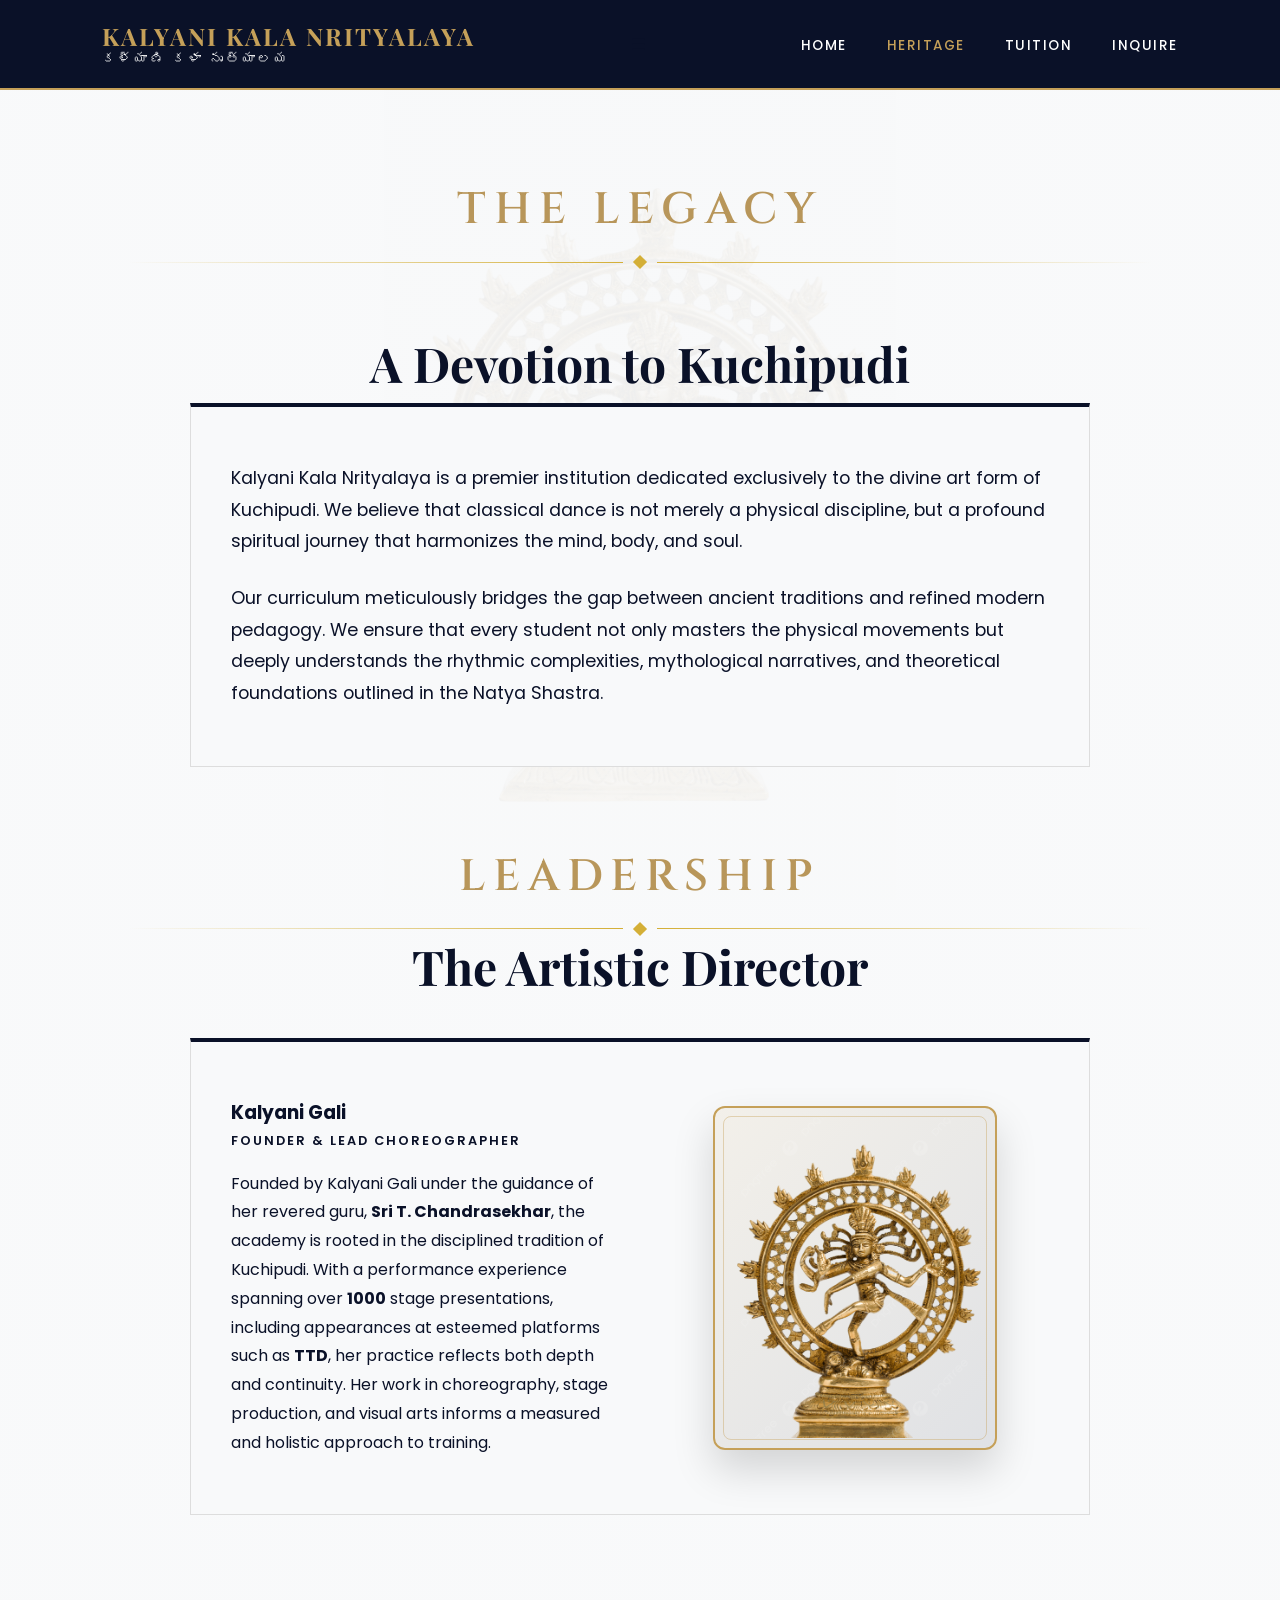
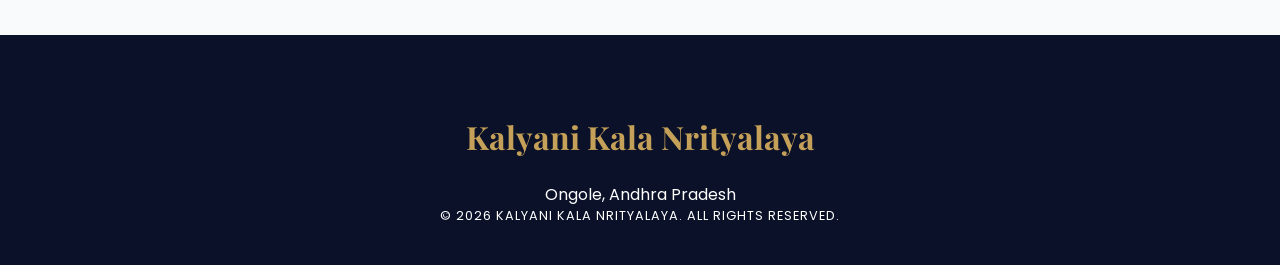
==== about.html @ fb4f5d73 "Add files via upload" ====
<!DOCTYPE html>
<html lang="en">
<head>
    <meta charset="UTF-8">
    <meta name="viewport" content="width=device-width, initial-scale=1.0">
    <title>Our Heritage | Kalyani Kala Nrityalaya</title>
    <link rel="stylesheet" href="style.css">
    <link href="https://fonts.googleapis.com/css2?family=Inter:wght@300;400;500;600&family=Playfair+Display:wght@400;500;600;700&display=swap" rel="stylesheet">
    <link href="https://fonts.googleapis.com/css2?family=Cinzel:wght@500;600&display=swap" rel="stylesheet">
</head>
<body>

    <nav class="navbar scrolled"> <div class="nav-brand">
            <span class="brand-en">Kalyani Kala Nrityalaya</span>
            <span class="brand-te">కళ్యాణి కళా నృత్యాలయ</span>
        </div>
        <div class="mobile-menu-btn">☰</div>
        <ul class="nav-links">
            <li><a href="index.html">Home</a></li>
            <li><a href="about.html" class="active">Heritage</a></li>
            <li><a href="pricing.html">Tuition</a></li>
            <li><a href="contact.html">Inquire</a></li>
        </ul>
    </nav>

    <section class="section-padding" style="padding-top: 180px;">
       <span class="section-subtitle gsap-reveal" style="font-family:'Cinzel',serif; font-size:44px; letter-spacing:8px; text-align:center; display:block; color:#b8965a; font-weight:600;">THE LEGACY<span style="display:flex; align-items:center; justify-content:center; margin-top:18px;"><span style="flex:1; height:1px; background:linear-gradient(to right,transparent,#d4af37);"></span><span style="margin:0 12px; width:10px; height:10px; background:#d4af37; transform:rotate(45deg); display:inline-block;"></span><span style="flex:1; height:1px; background:linear-gradient(to left,transparent,#d4af37);"></span></span></span>
        <h2 class="section-title gsap-reveal">A Devotion to Kuchipudi</h2>
        
        <div class="premium-card gsap-reveal" style="max-width: 900px; margin: 0 auto 80px; text-align: left;">
            <p style="margin-bottom: 25px; font-size: 1.1rem; color: var(--text-dark); line-height: 1.8;">
                Kalyani Kala Nrityalaya is a premier institution dedicated exclusively to the divine art form of Kuchipudi. We believe that classical dance is not merely a physical discipline, but a profound spiritual journey that harmonizes the mind, body, and soul.
            </p>
            <p style="font-size: 1.1rem; color: var(--text-dark); line-height: 1.8;">
                Our curriculum meticulously bridges the gap between ancient traditions and refined modern pedagogy. We ensure that every student not only masters the physical movements but deeply understands the rhythmic complexities, mythological narratives, and theoretical foundations outlined in the Natya Shastra.
            </p>
        </div>

       <h2 style="font-family:'Cinzel',serif; font-size:44px; letter-spacing:8px; text-align:center; color:#b8965a; font-weight:600;">LEADERSHIP<span style="display:flex; align-items:center; justify-content:center; margin-top:18px;"><span style="flex:1; height:1px; background:linear-gradient(to right,transparent,#d4af37);"></span><span style="margin:0 12px; width:10px; height:10px; background:#d4af37; transform:rotate(45deg); display:inline-block;"></span><span style="flex:1; height:1px; background:linear-gradient(to left,transparent,#d4af37);"></span></span></h2>
        <h2 class="section-title gsap-reveal" style="margin-bottom: 40px;">The Artistic Director</h2>
        
        <div class="premium-card gsap-reveal" style="max-width: 900px; margin: 0 auto; display: flex; flex-wrap: wrap; gap: 40px; text-align: left; align-items: center;">
            <div style="flex: 1; min-width: 300px;">
                <h3 style="margin-bottom: 5px;">Kalyani Gali</h3>
                <p style="color: var(--gold); text-transform: uppercase; letter-spacing: 2px; font-size: 0.8rem; font-weight: 600; margin-bottom: 20px;">Founder & Lead Choreographer</p>
                <p style="line-height: 1.8;">
                   Founded by Kalyani Gali under the guidance of her revered guru, <b>Sri T. Chandrasekhar</b>, the academy is rooted in the disciplined tradition of Kuchipudi. With a performance experience spanning over <b>1000</b> stage presentations, including appearances at esteemed platforms such as <b>TTD</b>, her practice reflects both depth and continuity. Her work in choreography, stage production, and visual arts informs a measured and holistic approach to training.
                </p>
            </div>
            <div style="flex: 1; min-width: 300px; display: flex; justify-content: center;">

    <div style="
        position: relative;
        padding: 10px;
        border: 2px solid #C5A059;
        border-radius: 12px;
        box-shadow: 0 20px 40px rgba(0,0,0,0.15);
        background: linear-gradient(135deg, rgba(197,160,89,0.1), rgba(10,17,40,0.1));
    ">
        
        <img src="nata1.png" style="
            width: 260px;
            height: 320px;
            object-fit: cover;
            border-radius: 8px;
            display: block;
        ">

        <!-- Decorative inner border -->
        <div style="
            position: absolute;
            top: 8px;
            left: 8px;
            right: 8px;
            bottom: 8px;
            border: 1px solid rgba(197,160,89,0.4);
            border-radius: 8px;
            pointer-events: none;
        "></div>

    </div>

</div>
        </div>
    </section>

    <footer>
        <div class="footer-brand">
            <h2>Kalyani Kala Nrityalaya</h2>
            <p>Ongole, Andhra Pradesh</p>
        </div>
        <p style="font-size: 0.8rem; letter-spacing: 1px;">&copy; 2026 KALYANI KALA NRITYALAYA. ALL RIGHTS RESERVED.</p>
    </footer>

    <script src="https://cdnjs.cloudflare.com/ajax/libs/gsap/3.12.2/gsap.min.js"></script>
    <script src="script.js"></script>
</body>
</html>
---- style.css ----
@import url('https://fonts.googleapis.com/css2?family=Playfair+Display:wght@500;600;700&family=Poppins:wght@300;400;500;600&display=swap');

:root {
    /* Royal Institutional Palette */
    --navy-primary: #0A1128;   /* Deep Midnight Navy */
    --navy-secondary: #001F3F; /* Rich Royal Navy */
    --gold-accent: #C5A059;    /* Refined Antique Gold */
    --white-pure: #FFFFFF;
    --white-off: #F8F9FA;      /* Subtle grey for contrast sections */
    --border-light: rgba(255, 255, 255, 0.1);
    
    --transition: all 0.4s cubic-bezier(0.165, 0.84, 0.44, 1);
}

* {
    margin: 0;
    padding: 0;
    box-sizing: border-box;
}

body {
    font-family: 'Poppins', sans-serif;
    background-color: var(--white-pure);

    background-image: 
        linear-gradient(
            rgba(10, 17, 40, 0.05),   /* very light navy tint */
            rgba(197, 160, 89, 0.05)  /* very light gold tint */
        ),
        url('nata1.png');

    background-attachment: fixed;
    background-position: center;
    background-repeat: no-repeat;
    background-size: 40%;

    color: var(--navy-primary);
}/* --- THE HEADER: Fixed & Bounded --- */
.navbar {
    position: fixed;
    top: 0;
    width: 100%;
    height: 90px;
    background-color: var(--navy-primary); /* Solid color prevents overlap visual noise */
    display: flex;
    justify-content: space-between;
    align-items: center;
    padding: 0 8%;
    z-index: 10000;
    border-bottom: 2px solid var(--gold-accent);
}

.nav-brand {
    display: flex;
    flex-direction: column;
}

.brand-en {
    font-family: 'Playfair Display', serif;
    font-size: 1.5rem;
    font-weight: 700;
    color: var(--gold-accent);
    text-transform: uppercase;
    letter-spacing: 2px;
}

.brand-te {
    font-size: 0.8rem;
    color: var(--white-pure);
    letter-spacing: 3px;
    margin-top: -2px;
}

.nav-links {
    display: flex;
    gap: 2.5rem;
    list-style: none;
}

.nav-links a {
    text-decoration: none;
    font-size: 0.85rem;
    font-weight: 500;
    color: var(--white-pure);
    text-transform: uppercase;
    letter-spacing: 1.5px;
    transition: var(--transition);
}

.nav-links a:hover, .nav-links a.active {
    color: var(--gold-accent);
}

/* --- THE HERO: Bounded Container --- */
.hero {
    height: 85vh;
    /* The 'center/cover' part at the end handles the "crop to fit" logic */
    background: linear-gradient(rgba(10, 17, 40, 0.85), rgba(0, 31, 63, 0.9)), 
                url('') no-repeat center center / cover;
    display: flex;
    align-items: center;
    justify-content: center;
    text-align: center;
    margin-top: 90px; 
    color: var(--white-pure);
    padding: 0 10%;
    background-size: contain;
    box-shadow: inset 0 0 100px rgba(197, 160, 89, 0.2);
}
.hero h1 {
    font-family: 'Playfair Display', serif;
    font-size: 4.5rem;
    margin-bottom: 1rem;
    line-height: 1.2;
}

.tagline {
    font-size: 1.1rem;
    letter-spacing: 6px;
    text-transform: uppercase;
    color: var(--gold-accent);
    margin-bottom: 3rem;
    font-weight: 300;
}

/* --- CONTENT SECTIONS --- */
.section-padding {
    padding: 120px 10%;
    background: linear-gradient(
        rgba(248, 249, 250, 0.95),
        rgba(248, 249, 250, 0.95)
    );
}
.section-title {
    font-family: 'Playfair Display', serif;
    font-size: 3rem;
    text-align: center;
    margin-bottom: 0.5rem;
    color: var(--navy-primary);
}

.section-subtitle {
    display: block;
    text-align: center;
    font-size: 0.9rem;
    letter-spacing: 4px;
    text-transform: uppercase;
    color: var(--gold-accent);
    margin-bottom: 4rem;
}

/* --- THE GRID: Clean & Professional --- */
.grid-container {
    display: grid;
    grid-template-columns: repeat(auto-fit, minmax(300px, 1fr));
    gap: 2.5rem;
}

/* Academic Card Style */
.card, .premium-card {
    background: var(--white-off);
    padding: 3.5rem 2.5rem;
    border-top: 4px solid var(--navy-primary); /* Thick top border signifies authority */
    transition: var(--transition);
    border-left: 1px solid #ddd;
    border-right: 1px solid #ddd;
    border-bottom: 1px solid #ddd;
}

.card:hover {
    transform: translateY(-10px);
    border-top-color: var(--gold-accent);
    box-shadow: 0 20px 40px rgba(0,0,0,0.1);
}

.card h3 {
    font-family: 'Playfair Display', serif;
    font-size: 2rem;
    margin-bottom: 1.5rem;
    color: var(--navy-primary);
}

.card p {
    font-size: 0.95rem;
    color: #444;
}

/* --- PRICING SECTION --- */
.pricing-section-title {
    font-family: 'Playfair Display', serif;
    font-size: 2.2rem;
    margin: 60px 0 30px;
    color: var(--navy-primary);
    text-align: center;
}

.price {
    font-family: 'Playfair Display', serif;
    font-size: 3.5rem;
    color: var(--navy-primary);
    margin: 1.5rem 0;
}

.price span {
    font-family: 'Poppins', sans-serif;
    font-size: 0.8rem;
    color: var(--gold-accent);
    letter-spacing: 2px;
}

/* --- BUTTONS --- */
.btn {
    display: inline-block;
    padding: 16px 45px;
    font-size: 0.85rem;
    font-weight: 600;
    text-transform: uppercase;
    letter-spacing: 2px;
    background: var(--navy-primary);
    color: var(--white-pure);
    text-decoration: none;
    border: none;
    cursor: pointer;
    transition: var(--transition);
}

.btn:hover {
    background: var(--gold-accent);
    color: var(--navy-primary);
}

.btn-gold {
    background: var(--gold-accent);
    color: var(--navy-primary);
}

/* --- FOOTER --- */
footer {
    background: var(--navy-primary);
    color: var(--white-pure);
    padding: 80px 10% 40px;
    text-align: center;
}

.footer-brand h2 {
    font-family: 'Playfair Display', serif;
    font-size: 2rem;
    color: var(--gold-accent);
    margin-bottom: 1.5rem;
}

.lang-btn {
    background: none;
    border: 1px solid var(--border-light);
    color: var(--white-pure);
    padding: 8px 20px;
    font-size: 0.75rem;
    text-transform: uppercase;
    cursor: pointer;
    margin: 0 10px;
}

.lang-btn.active {
    background: var(--gold-accent);
    color: var(--navy-primary);
    border-color: var(--gold-accent);
}

@media (max-width: 768px) {
    .hero h1 { font-size: 2.8rem; }
    .nav-links { display: none; }
    .navbar { height: 80px; padding: 0 5%; }
}
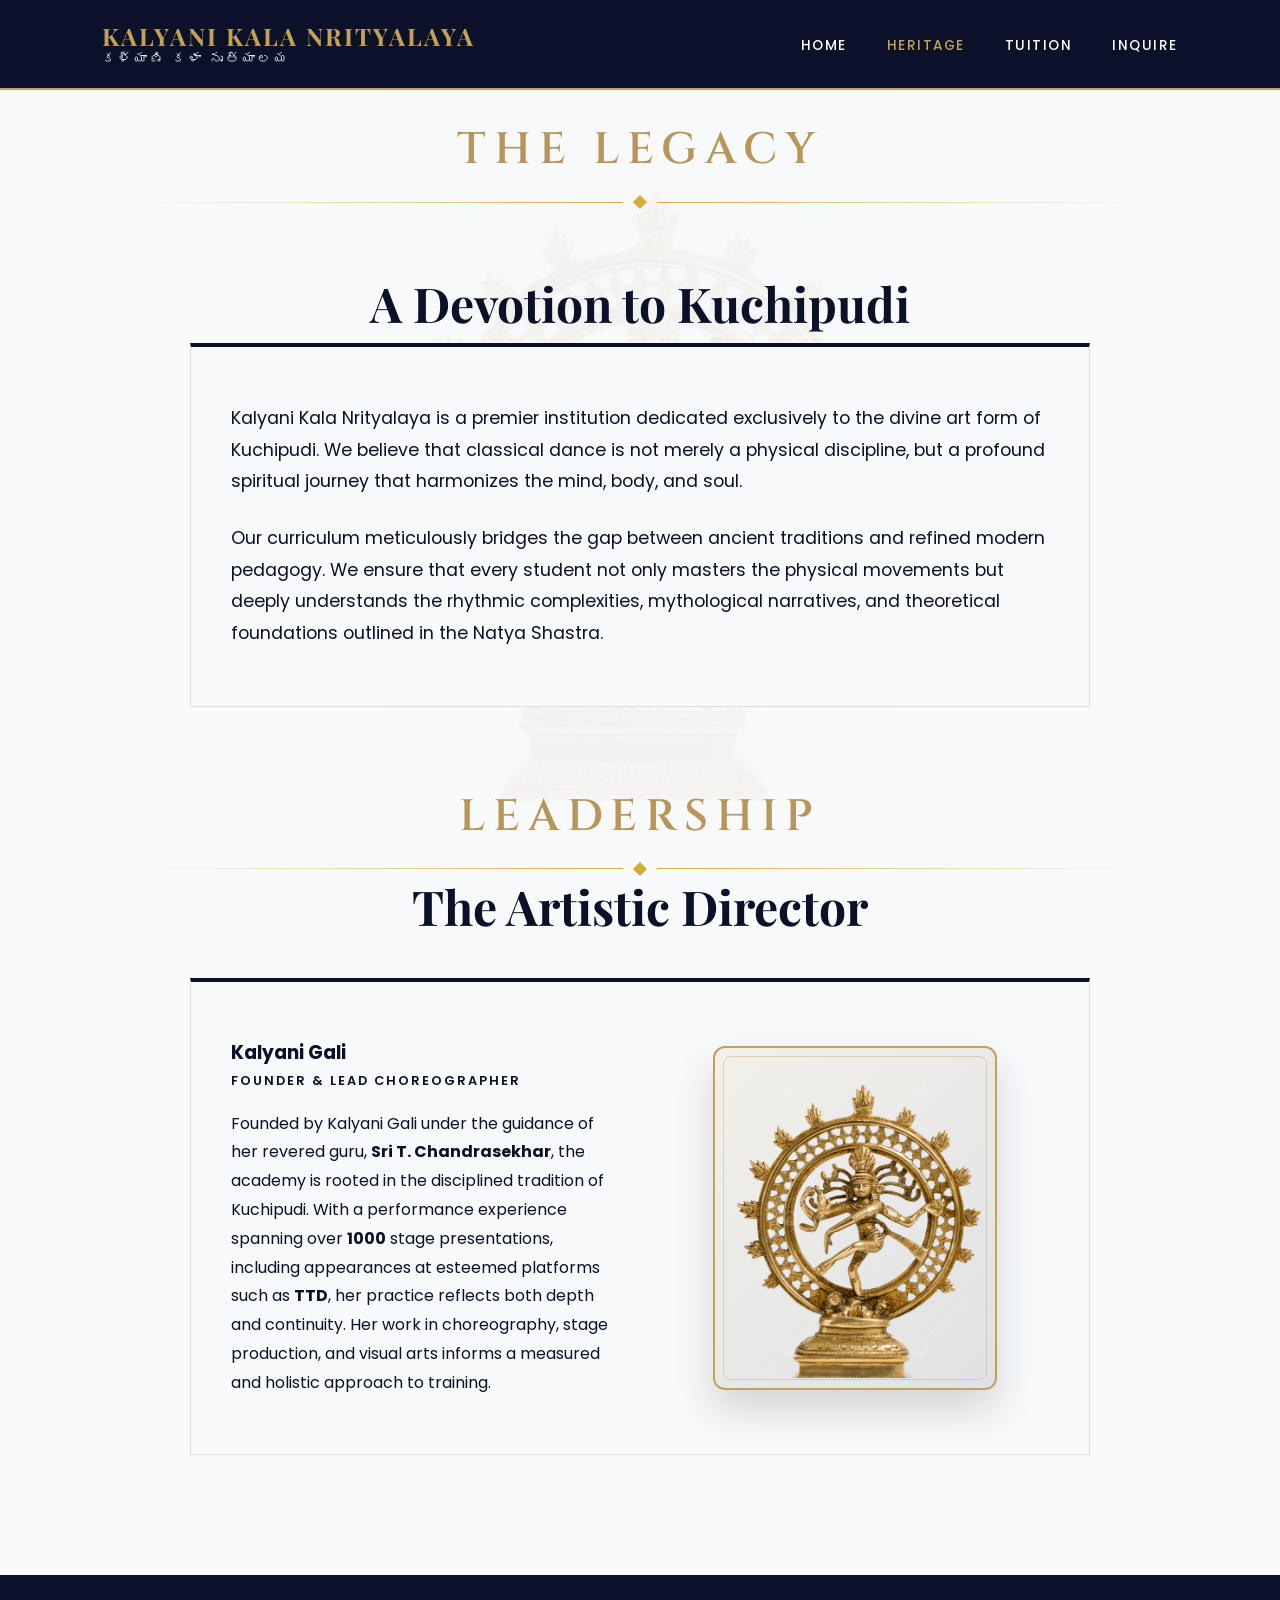
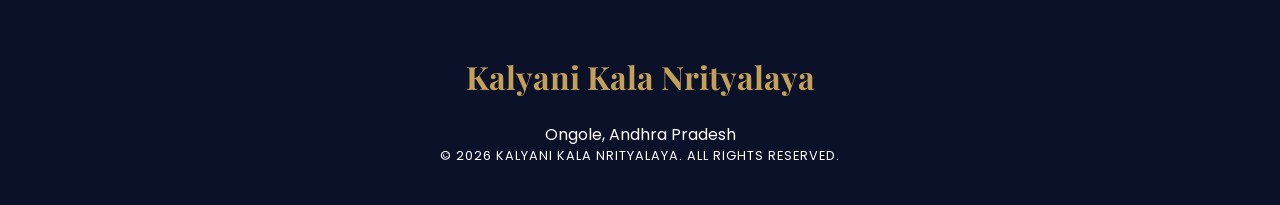
==== commit befa93fc: "Update about.html" ====
--- a/about.html
+++ b/about.html
@@ -23,7 +23,7 @@
         </ul>
     </nav>
 
-    <section class="section-padding" style="padding-top: 180px;">
+    <section class="section-padding">
        <span class="section-subtitle gsap-reveal" style="font-family:'Cinzel',serif; font-size:44px; letter-spacing:8px; text-align:center; display:block; color:#b8965a; font-weight:600;">THE LEGACY<span style="display:flex; align-items:center; justify-content:center; margin-top:18px;"><span style="flex:1; height:1px; background:linear-gradient(to right,transparent,#d4af37);"></span><span style="margin:0 12px; width:10px; height:10px; background:#d4af37; transform:rotate(45deg); display:inline-block;"></span><span style="flex:1; height:1px; background:linear-gradient(to left,transparent,#d4af37);"></span></span></span>
         <h2 class="section-title gsap-reveal">A Devotion to Kuchipudi</h2>
         
@@ -95,4 +95,4 @@
     <script src="https://cdnjs.cloudflare.com/ajax/libs/gsap/3.12.2/gsap.min.js"></script>
     <script src="script.js"></script>
 </body>
-</html>+</html>
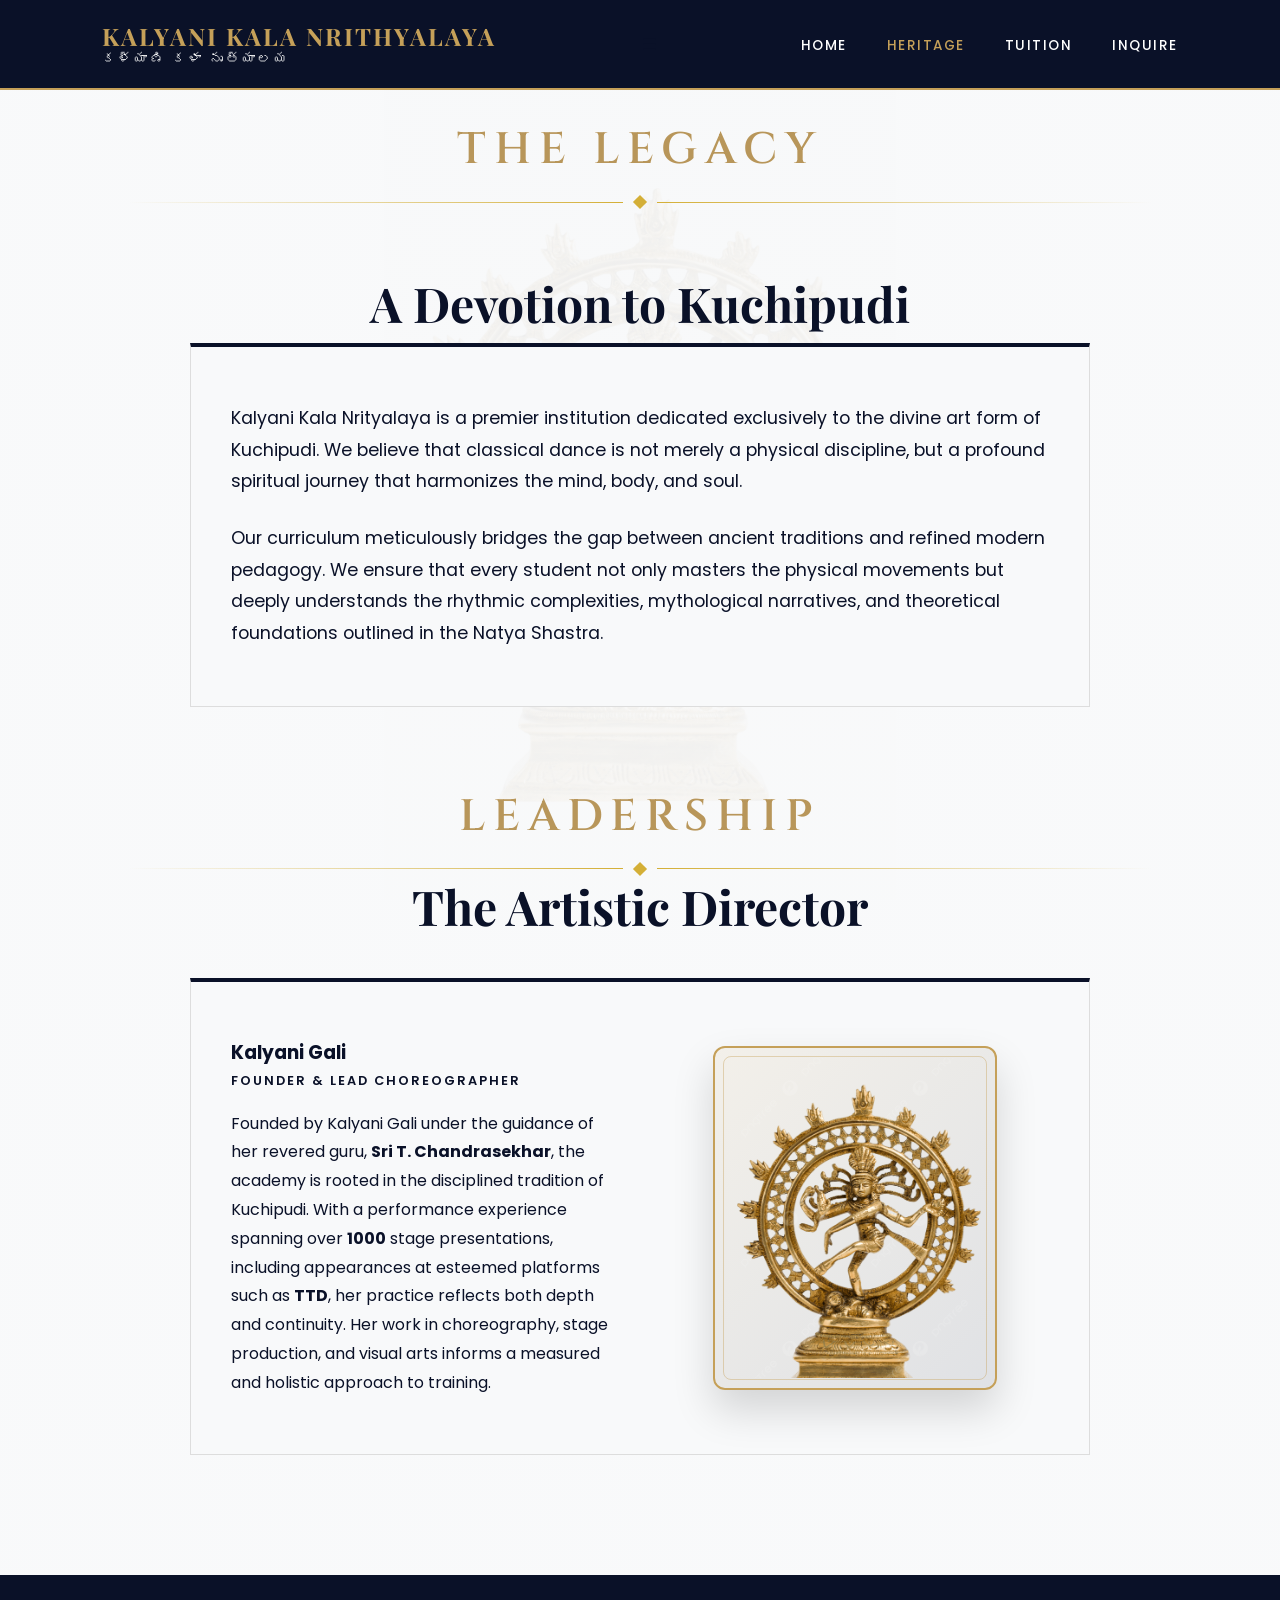
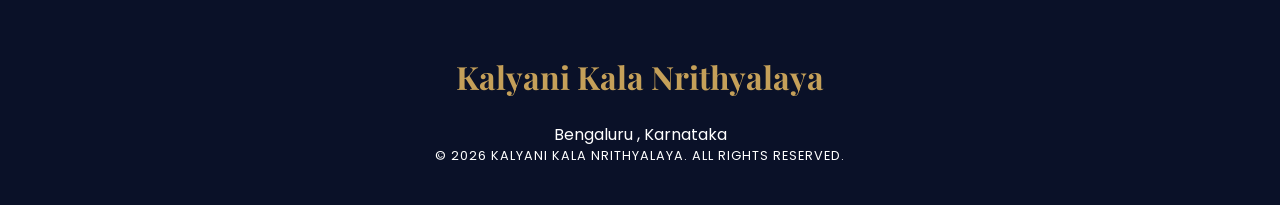
==== commit a409439e: "Update about.html" ====
--- a/about.html
+++ b/about.html
@@ -3,7 +3,7 @@
 <head>
     <meta charset="UTF-8">
     <meta name="viewport" content="width=device-width, initial-scale=1.0">
-    <title>Our Heritage | Kalyani Kala Nrityalaya</title>
+    <title>Our Heritage | Kalyani Kala Nrithyalaya</title>
     <link rel="stylesheet" href="style.css">
     <link href="https://fonts.googleapis.com/css2?family=Inter:wght@300;400;500;600&family=Playfair+Display:wght@400;500;600;700&display=swap" rel="stylesheet">
     <link href="https://fonts.googleapis.com/css2?family=Cinzel:wght@500;600&display=swap" rel="stylesheet">
@@ -11,7 +11,7 @@
 <body>
 
     <nav class="navbar scrolled"> <div class="nav-brand">
-            <span class="brand-en">Kalyani Kala Nrityalaya</span>
+            <span class="brand-en">Kalyani Kala Nrithyalaya</span>
             <span class="brand-te">కళ్యాణి కళా నృత్యాలయ</span>
         </div>
         <div class="mobile-menu-btn">☰</div>
@@ -86,10 +86,10 @@
 
     <footer>
         <div class="footer-brand">
-            <h2>Kalyani Kala Nrityalaya</h2>
-            <p>Ongole, Andhra Pradesh</p>
+            <h2>Kalyani Kala Nrithyalaya</h2>
+            <p>Bengaluru , Karnataka</p>
         </div>
-        <p style="font-size: 0.8rem; letter-spacing: 1px;">&copy; 2026 KALYANI KALA NRITYALAYA. ALL RIGHTS RESERVED.</p>
+        <p style="font-size: 0.8rem; letter-spacing: 1px;">&copy; 2026 KALYANI KALA NRITHYALAYA. ALL RIGHTS RESERVED.</p>
     </footer>
 
     <script src="https://cdnjs.cloudflare.com/ajax/libs/gsap/3.12.2/gsap.min.js"></script>
--- a/style.css
+++ b/style.css
@@ -267,7 +267,38 @@
 }
 
 @media (max-width: 768px) {
-    .hero h1 { font-size: 2.8rem; }
-    .nav-links { display: none; }
-    .navbar { height: 80px; padding: 0 5%; }
-}+
+    .hero h1 { 
+        font-size: 2.8rem; 
+    }
+
+    .navbar { 
+        height: 70px; 
+        padding: 0 5%; 
+    }
+
+    /* SHOW MENU BUTTON */
+    .mobile-menu-btn {
+        display: block;
+        font-size: 26px;
+        color: white;
+        cursor: pointer;
+    }
+
+    /* HIDE MENU INITIALLY */
+    .nav-links {
+        display: none;
+        flex-direction: column;
+        background: var(--navy-primary);
+        position: absolute;
+        top: 70px;
+        right: 0;
+        width: 220px;
+        padding: 20px;
+    }
+
+    /* SHOW WHEN ACTIVE */
+    .nav-links.active {
+        display: flex;
+    }
+}
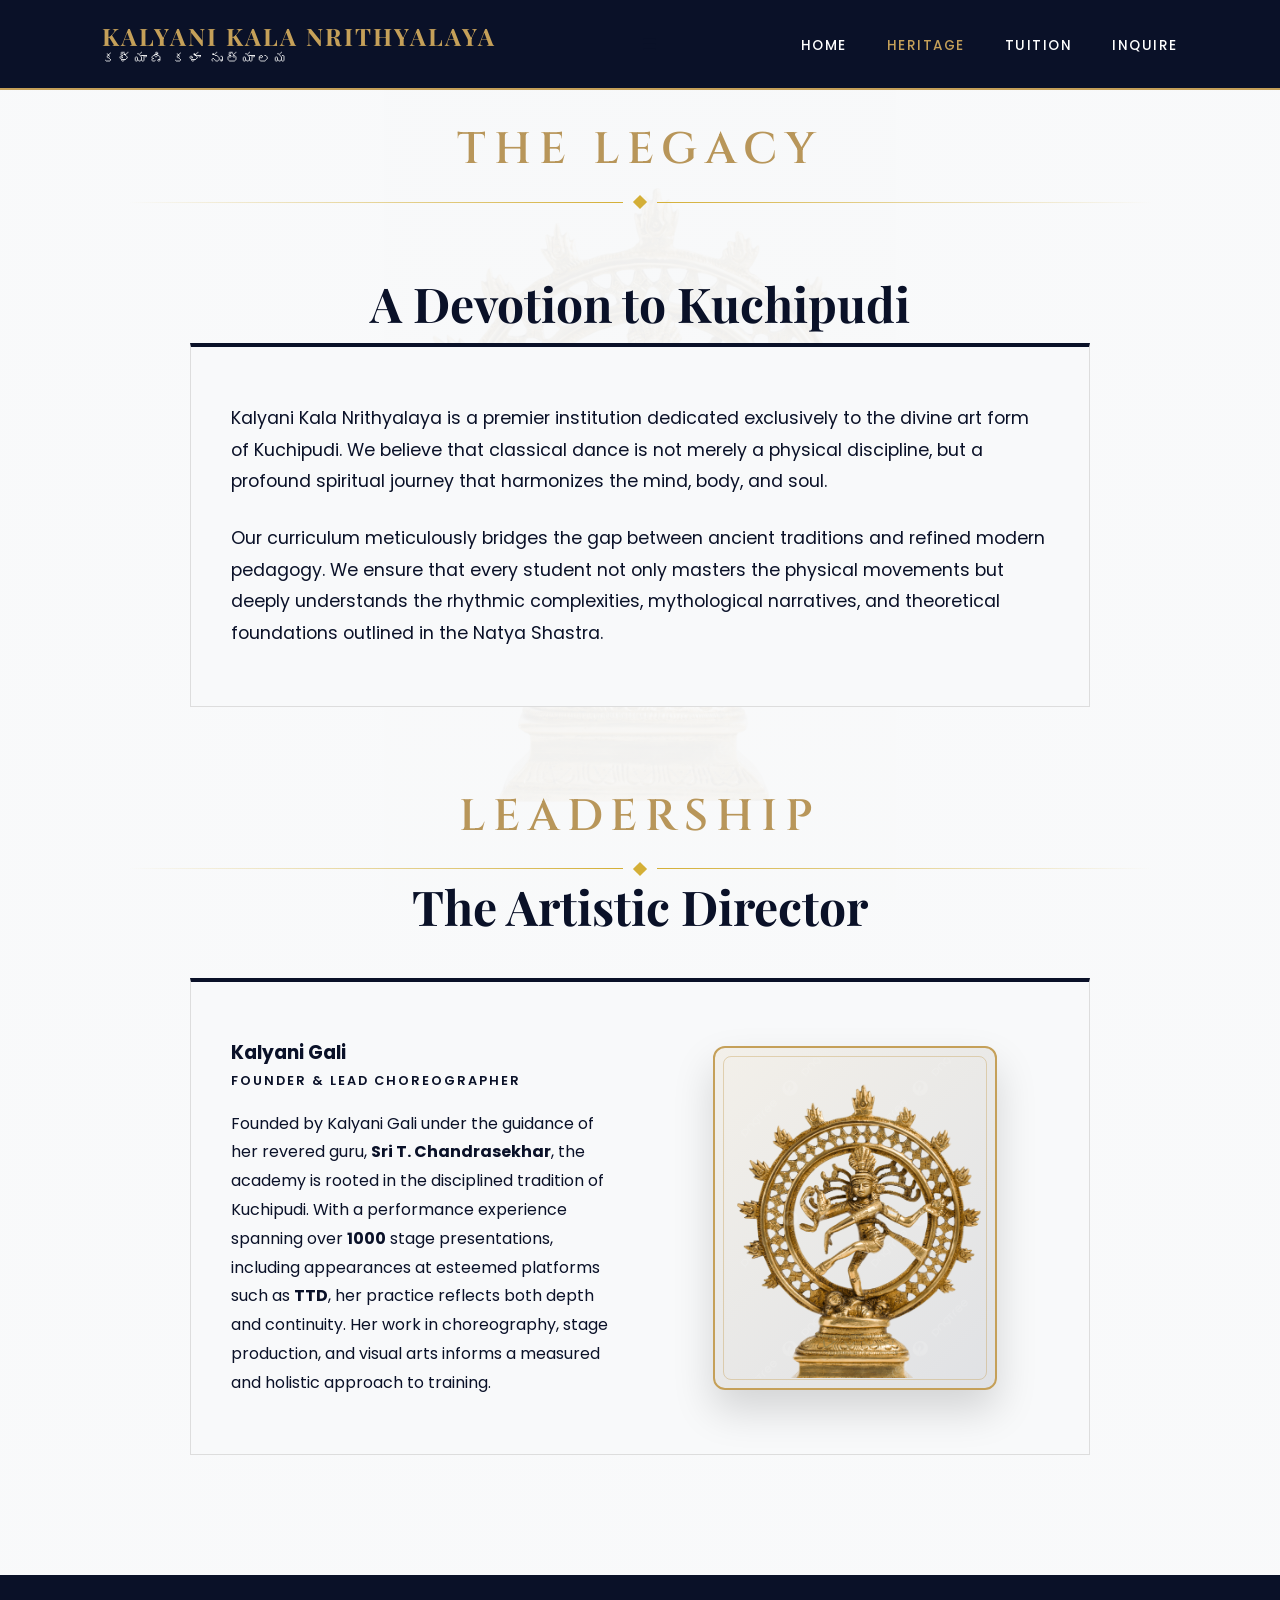
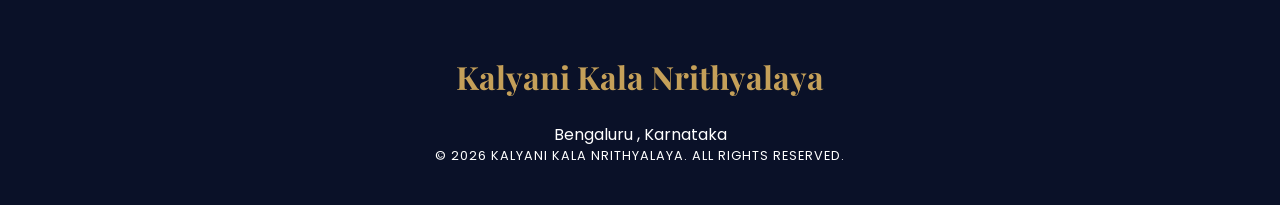
==== commit 2dd741cd: "Update about.html" ====
--- a/about.html
+++ b/about.html
@@ -29,7 +29,7 @@
         
         <div class="premium-card gsap-reveal" style="max-width: 900px; margin: 0 auto 80px; text-align: left;">
             <p style="margin-bottom: 25px; font-size: 1.1rem; color: var(--text-dark); line-height: 1.8;">
-                Kalyani Kala Nrityalaya is a premier institution dedicated exclusively to the divine art form of Kuchipudi. We believe that classical dance is not merely a physical discipline, but a profound spiritual journey that harmonizes the mind, body, and soul.
+                Kalyani Kala Nrithyalaya is a premier institution dedicated exclusively to the divine art form of Kuchipudi. We believe that classical dance is not merely a physical discipline, but a profound spiritual journey that harmonizes the mind, body, and soul.
             </p>
             <p style="font-size: 1.1rem; color: var(--text-dark); line-height: 1.8;">
                 Our curriculum meticulously bridges the gap between ancient traditions and refined modern pedagogy. We ensure that every student not only masters the physical movements but deeply understands the rhythmic complexities, mythological narratives, and theoretical foundations outlined in the Natya Shastra.
